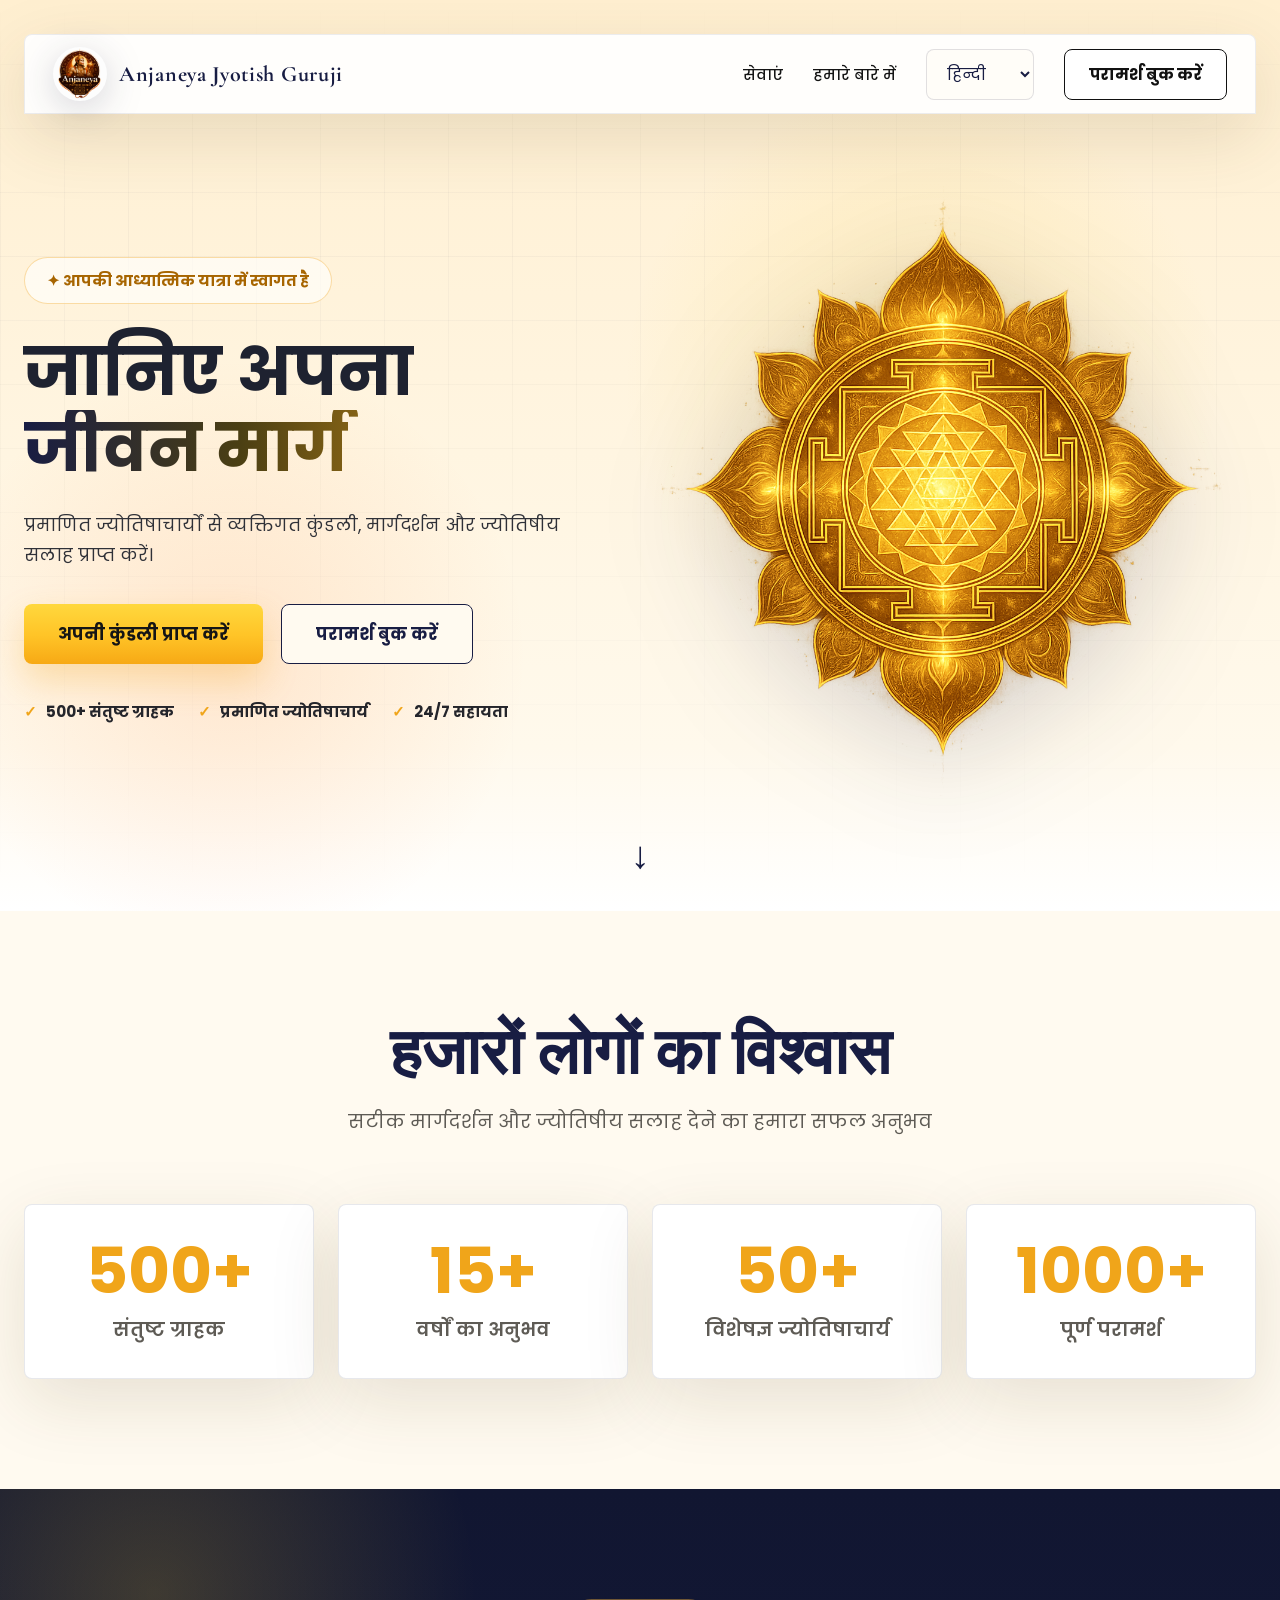
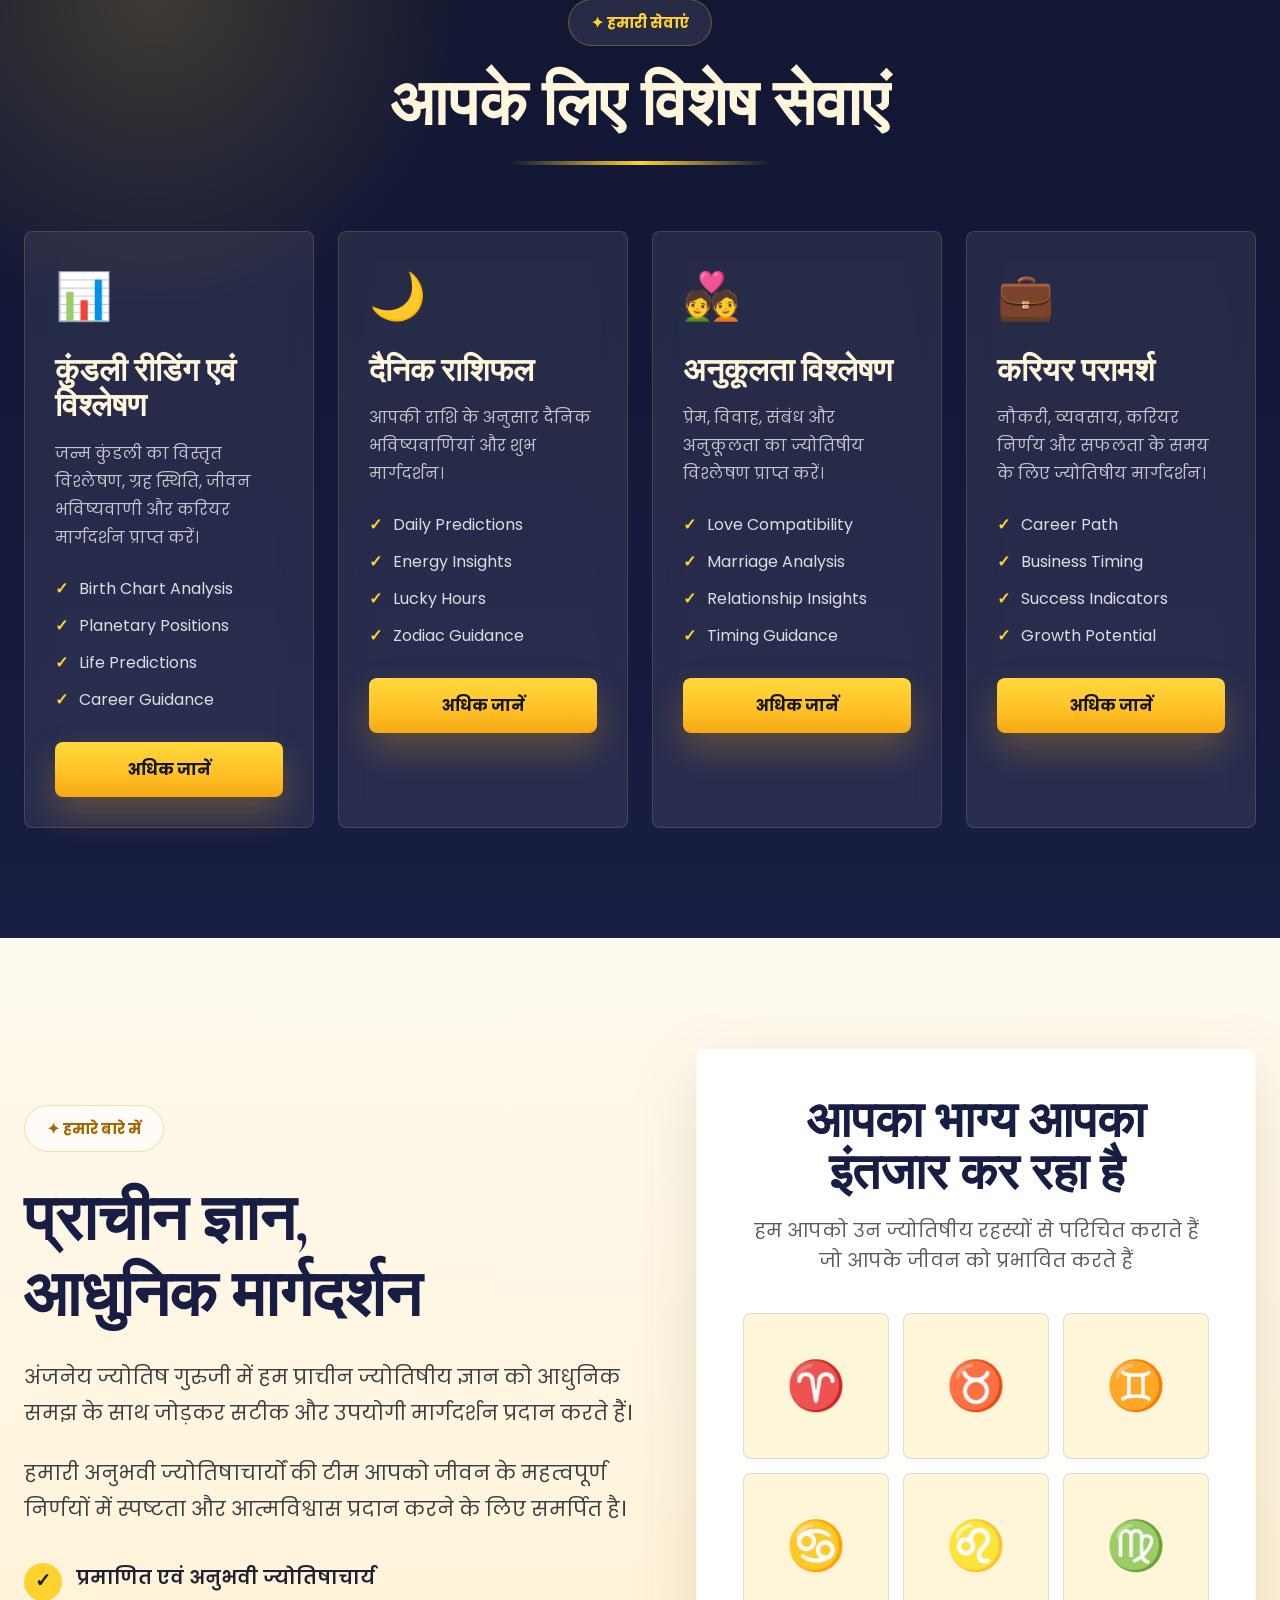
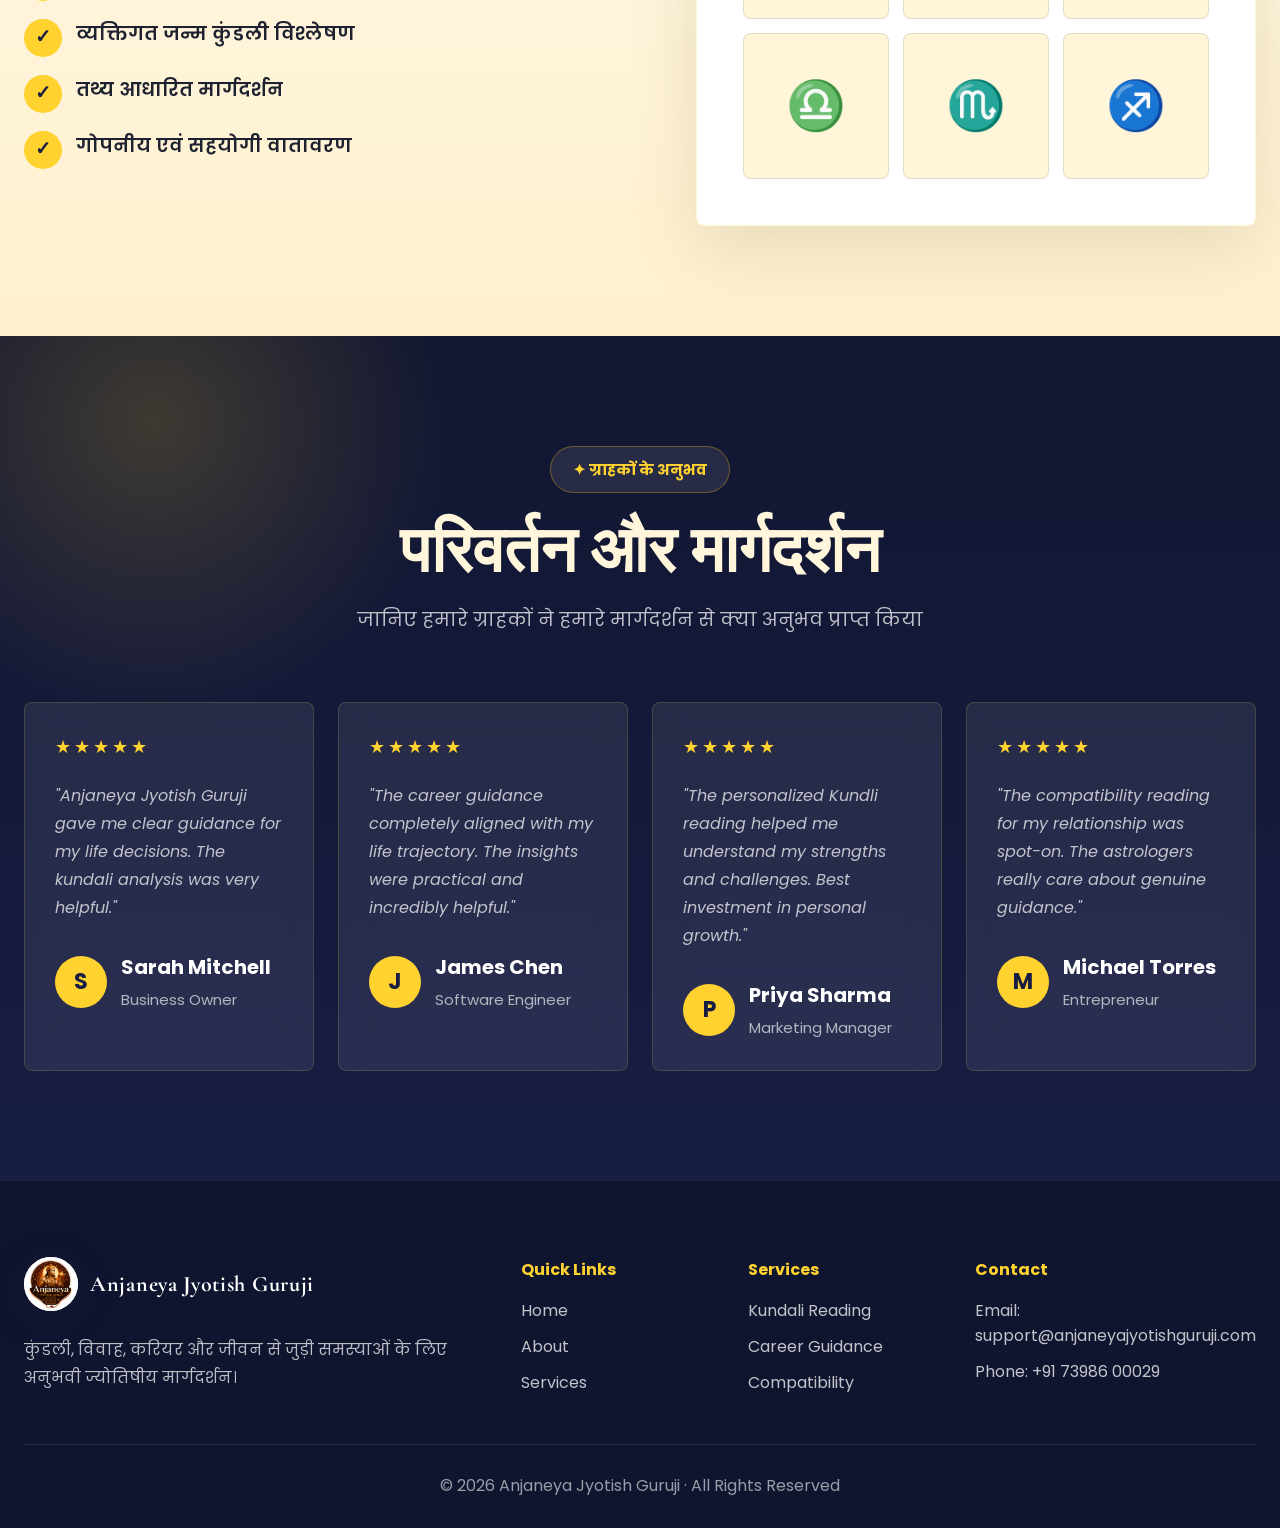
==== index.html @ 22590778 "Add files via upload" ====
<!DOCTYPE html>
<html lang="hi">
<head>
  <meta charset="UTF-8" />
  <meta name="viewport" content="width=device-width, initial-scale=1.0" />
  <title>Anjaneya Jyotish Guruji</title>
  <link rel="preconnect" href="https://fonts.googleapis.com" />
  <link rel="preconnect" href="https://fonts.gstatic.com" crossorigin />
  <link href="https://fonts.googleapis.com/css2?family=Cormorant+Garamond:wght@500;600;700&display=swap" rel="stylesheet" />
  <link href="https://fonts.googleapis.com/css2?family=Poppins:wght@300;400;500;600;700&display=swap" rel="stylesheet" />
  <link rel="stylesheet" href="style.css" />
</head>
<body>
  <div class="cosmic-bg" aria-hidden="true">
    <span class="bg-star s1"></span><span class="bg-star s2"></span><span class="bg-star s3"></span><span class="bg-star s4"></span>
    <span class="bg-star s5"></span><span class="bg-star s6"></span><span class="bg-star s7"></span><span class="bg-star s8"></span>
    <span class="bg-star s9"></span><span class="bg-star s10"></span><span class="bg-star s11"></span><span class="bg-star s12"></span>
  </div>

  <section class="hero" id="home">
    <nav class="navbar" aria-label="Main navigation">
      <a class="logo" href="#home" aria-label="Anjaneya Jyotish Guruji home">
        <img class="logo-img" src="anjaneya-logo.png" alt="Anjaneya Jyotish Guruji logo">
        <span>Anjaneya Jyotish Guruji</span>
      </a>
      <button class="hamburger" id="hamburger" type="button" aria-label="Open menu" aria-expanded="false" aria-controls="navLinks">
        <span></span><span></span><span></span>
      </button>
      <div class="nav-links" id="navLinks">
        <a href="#services" data-translate="services">Services</a>
        <a href="#about" data-translate="about">About</a>
        <select id="languageSwitcher" class="language-dropdown" aria-label="Select language">
          <option value="hi">हिन्दी</option>
          <option value="en">English</option>
        </select>
        <button class="nav-btn" id="openBooking" type="button" data-translate="bookBtn">Book Consultation</button>
      </div>
    </nav>

    <div class="hero-content">
      <div class="hero-copy">
        <div class="welcome-badge" data-translate="welcomeBadge">✦ Welcome to Your Cosmic Journey</div>
        <h1 class="hero-title">
          <span data-translate="discover">Discover Your</span>
          <span class="gradient-text" data-translate="cosmicPath">Cosmic Path</span>
        </h1>
        <p class="hero-description" data-translate="connect">
          Connect with certified astrologers for personalized readings, guidance, and cosmic insights tailored to your unique birth chart.
        </p>
        <div class="hero-buttons">
          <button class="primary-btn" id="openKundli" type="button" data-translate="kundli">Get Your Kundli</button>
          <button class="secondary-btn" id="openBooking2" type="button" data-translate="reading">Book a Reading</button>
        </div>
        <div class="features">
          <div class="feature"><span>✓</span><span data-translate="happyClients">500+ Happy Clients</span></div>
          <div class="feature"><span>✓</span><span data-translate="certified">Certified Astrologers</span></div>
          <div class="feature"><span>✓</span><span data-translate="support">24/7 Support</span></div>
        </div>
      </div>

      <div class="hero-art" aria-hidden="true">
        <img src="image copy 2.png" alt="">
        <!-- <div class="planet planet-one"></div>
        <div class="planet planet-two"></div>
        <div class="planet planet-three"></div> -->
      </div>
    </div>
    <a class="scroll-indicator" href="#trust" aria-label="Scroll to next section">↓</a>
  </section>

  <section class="trust-section" id="trust">
    <div class="trust-container">
      <h2 class="trust-heading" data-translate="trustedHeading">Trusted by Thousands</h2>
      <p class="trust-subtitle" data-translate="trustedSubtitle">Our proven track record of delivering accurate insights and transformative guidance</p>
      <div class="stats-grid">
        <div class="stat-card"><h3>500+</h3><p data-translate="satisfiedClients">Satisfied Clients</p></div>
        <div class="stat-card"><h3>15+</h3><p data-translate="yearsExperience">Years Experience</p></div>
        <div class="stat-card"><h3>50+</h3><p data-translate="expertAstrologers">Expert Astrologers</p></div>
        <div class="stat-card"><h3>1000+</h3><p data-translate="readingsCompleted">Readings Completed</p></div>
      </div>
    </div>
  </section>

  <section class="services-section" id="services">
    <div class="services-container">
      <div class="service-badge" data-translate="servicesBadge">✦ Our Services</div>
      <h2 class="services-heading" data-translate="servicesHeading">Services Tailored For You</h2>
      <div class="gradient-line"></div>
      <div class="services-grid">
        <article class="service-card">
          <div class="service-icon">📊</div>
          <h3 data-translate="kundliReading">Kundli Reading</h3>
          <p data-translate="kundliDesc">Get a comprehensive analysis of your birth chart with insights into your personality, destiny, and life path.</p>
          <ul><li>Birth Chart Analysis</li><li>Planetary Positions</li><li>Life Predictions</li><li>Career Guidance</li></ul>
          <button type="button" data-service="Kundali Reading & Analysis">Learn More</button>
        </article>
        <article class="service-card">
          <div class="service-icon">🌙</div>
          <h3 data-translate="dailyHoroscope">Daily Horoscope</h3>
          <p data-translate="dailyDesc">Personalized daily predictions based on your zodiac sign to guide your day ahead.</p>
          <ul><li>Daily Predictions</li><li>Energy Insights</li><li>Lucky Hours</li><li>Zodiac Guidance</li></ul>
          <button type="button" data-service="Daily Horoscope">Learn More</button>
        </article>
        <article class="service-card">
          <div class="service-icon">💑</div>
          <h3 data-translate="compatibility">Compatibility</h3>
          <p data-translate="compatibilityDesc">Discover your cosmic compatibility with potential partners or check relationship dynamics.</p>
          <ul><li>Love Compatibility</li><li>Marriage Analysis</li><li>Relationship Insights</li><li>Timing Guidance</li></ul>
          <button type="button" data-service="Compatibility Analysis">Learn More</button>
        </article>
        <article class="service-card">
          <div class="service-icon">💼</div>
          <h3 data-translate="careerCounseling">Career Counseling</h3>
          <p data-translate="careerDesc">Astrological guidance on career choices, business ventures, and professional growth.</p>
          <ul><li>Career Path</li><li>Business Timing</li><li>Success Indicators</li><li>Growth Potential</li></ul>
          <button type="button" data-service="Career Counseling">Learn More</button>
        </article>
      </div>
    </div>
  </section>

  <section class="about-section" id="about">
    <div class="about-container">
      <div class="about-left">
        <div class="about-badge" data-translate="aboutBadge">✦ About Us</div>
        <h2 class="about-heading" data-translate="aboutHeading">Ancient Wisdom,<br>Modern Guidance</h2>
        <p class="about-text" data-translate="aboutText1">Anjaneya Jyotish Guruji blends traditional Jyotish wisdom with practical guidance for kundali, marriage, career and life decisions.</p>
        <p class="about-text second" data-translate="aboutText2">Our team of certified astrologers brings decades of combined experience and a deep commitment to helping you navigate life's journey with clarity and confidence.</p>
        <div class="about-features">
          <div class="about-feature"><span class="check-icon">✓</span><span data-translate="aboutFeature1">Certified & Experienced Astrologers</span></div>
          <div class="about-feature"><span class="check-icon">✓</span><span data-translate="aboutFeature2">Personalized Birth Chart Analysis</span></div>
          <div class="about-feature"><span class="check-icon">✓</span><span data-translate="aboutFeature3">Evidence-Based Guidance</span></div>
          <div class="about-feature"><span class="check-icon">✓</span><span data-translate="aboutFeature4">Confidential & Supportive Environment</span></div>
        </div>
      </div>
      <div class="about-right">
        <h3 class="zodiac-title" data-translate="zodiacTitle">Your Cosmic Blueprint Awaits</h3>
        <p class="zodiac-subtitle" data-translate="zodiacSubtitle">Let us guide you through the celestial wisdom that shapes your destiny</p>
        <div class="zodiac-grid" aria-label="Zodiac signs">
          <div class="zodiac-card">♈</div><div class="zodiac-card">♉</div><div class="zodiac-card">♊</div>
          <div class="zodiac-card">♋</div><div class="zodiac-card">♌</div><div class="zodiac-card">♍</div>
          <div class="zodiac-card">♎</div><div class="zodiac-card">♏</div><div class="zodiac-card">♐</div>
        </div>
      </div>
    </div>
    <button class="floating-btn left-btn" type="button" aria-label="Scroll to top">↑</button>
    <a class="floating-btn right-btn" href="https://wa.me/917398600029" aria-label="Contact on WhatsApp">☏</a>
  </section>

  <section class="testimonial-section">
    <div class="testimonial-container">
      <div class="testimonial-badge" data-translate="clientStories">✦ Client Stories</div>
      <h2 class="testimonial-heading" data-translate="testimonialHeading">Transformations & Insights</h2>
      <p class="testimonial-subtitle" data-translate="testimonialSubtitle">Hear from clients about how Anjaneya Jyotish Guruji has guided their journeys</p>
      <div class="testimonial-grid">
        <article class="testimonial-card"><div class="stars">★★★★★</div><p class="testimonial-text">"Anjaneya Jyotish Guruji gave me clear guidance for my life decisions. The kundali analysis was very helpful."</p><div class="client-info"><div class="client-avatar">S</div><div><h4>Sarah Mitchell</h4><span>Business Owner</span></div></div></article>
        <article class="testimonial-card"><div class="stars">★★★★★</div><p class="testimonial-text">"The career guidance completely aligned with my life trajectory. The insights were practical and incredibly helpful."</p><div class="client-info"><div class="client-avatar">J</div><div><h4>James Chen</h4><span>Software Engineer</span></div></div></article>
        <article class="testimonial-card"><div class="stars">★★★★★</div><p class="testimonial-text">"The personalized Kundli reading helped me understand my strengths and challenges. Best investment in personal growth."</p><div class="client-info"><div class="client-avatar">P</div><div><h4>Priya Sharma</h4><span>Marketing Manager</span></div></div></article>
        <article class="testimonial-card"><div class="stars">★★★★★</div><p class="testimonial-text">"The compatibility reading for my relationship was spot-on. The astrologers really care about genuine guidance."</p><div class="client-info"><div class="client-avatar">M</div><div><h4>Michael Torres</h4><span>Entrepreneur</span></div></div></article>
      </div>
    </div>
  </section>

  <div class="booking-modal" id="bookingModal" role="dialog" aria-modal="true" aria-labelledby="bookingTitle">
    <div class="booking-box">
      <button class="close-modal" id="closeBooking" type="button" aria-label="Close booking form">&times;</button>
      <h2 id="bookingTitle" data-translate="bookingTitle">Book Consultation</h2>
      <p class="booking-subtitle" data-translate="bookingSubtitle">Select your consultation service</p>
      <input type="text" placeholder="Your Name" id="userName" autocomplete="name" />
      <input type="email" placeholder="Your Email" id="userEmail" autocomplete="email" />
      <select id="serviceSelect">
        <option value="">Select Consultation</option>
        <option value="Kundali Reading & Analysis" data-price="2500" data-link="https://payments.cashfree.com/links?code=kajj9j5o1u2g_AAAAAAAT4Lc">Kundali Reading & Analysis - ₹2500</option>
        <option value="Daily Horoscope" data-price="99" data-link="https://payments.cashfree.com/links?code=Jajj9qthesd0_AAAAAAAT4Lc">Daily Horoscope - ₹99</option>
        <option value="Compatibility Analysis" data-price="299" data-link="https://payments.cashfree.com/links?code=cajja29inu2g_AAAAAAAT4Lc">Compatibility Analysis - ₹299</option>
        <option value="Career Counseling" data-price="499" data-link="https://payments.cashfree.com/links?code=Aajjadjnnu2g_AAAAAAAT4Lc">Career Counseling - ₹499</option>
      </select>
      <input type="date" id="bookingDate" />
      <select id="bookingTime"><option value="">Select Time</option><option>10:00 AM</option><option>11:00 AM</option><option>1:00 PM</option><option>3:00 PM</option><option>5:00 PM</option></select>
      <div class="price-box" id="priceBox">Consultation Fee: ₹0</div>
      <button class="confirm-btn" id="payNowBtn" type="button">Pay Now</button>
    </div>
  </div>

  <footer class="footer">
    <div class="footer-container">
      <div class="footer-brand">
        <a class="logo" href="#home"><img class="logo-img" src="anjaneya-logo.png" alt="Anjaneya Jyotish Guruji logo"><span>Anjaneya Jyotish Guruji</span></a>
        <p>कुंडली, विवाह, करियर और जीवन से जुड़ी समस्याओं के लिए अनुभवी ज्योतिषीय मार्गदर्शन।</p>
      </div>
      <div class="footer-links">
        <div><h4>Quick Links</h4><a href="#home">Home</a><a href="#about">About</a><a href="#services">Services</a></div>
        <div><h4>Services</h4><a href="#services">Kundali Reading</a><a href="#services">Career Guidance</a><a href="#services">Compatibility</a></div>
        <div><h4>Contact</h4><p>Email: support@anjaneyajyotishguruji.com</p><p>Phone: +91 73986 00029</p></div>
      </div>
    </div>
    <div class="footer-bottom">© 2026 Anjaneya Jyotish Guruji · All Rights Reserved</div>
  </footer>
  <script src="play.js"></script>
</body>
</html>
---- style.css ----
* {
  box-sizing: border-box;
  margin: 0;
  padding: 0;
}

:root {
  --cream: #fff4d9;
  --cream-soft: #fff9ed;
  --paper: rgba(255, 255, 255, 0.88);
  --navy: #181d43;
  --navy-deep: #10142f;
  --ink: #1e2230;
  --muted: #5e5b55;
  --gold: #ffd22f;
  --gold-deep: #f0a51a;
  --saffron: #ff6f17;
  --line: rgba(24, 29, 67, 0.13);
  --shadow: 0 22px 70px rgba(73, 52, 14, 0.13);
  --radius: 8px;
}

html {
  scroll-behavior: smooth;
}

html,
body {
  max-width: 100%;
}

body {
  min-width: 320px;
  overflow-x: hidden;
  background:
    radial-gradient(circle at 18% 5%, rgba(255, 210, 47, 0.34), transparent 26%),
    linear-gradient(180deg, #fff0cf 0%, #fff9ee 42%, #f7e7bd 100%);
  color: var(--ink);
  font-family: "Poppins", sans-serif;
}

body.modal-open {
  overflow: hidden;
}

a {
  color: inherit;
  text-decoration: none;
}

button,
select,
input {
  font: inherit;
}

button {
  cursor: pointer;
}

img,
picture,
svg,
video {
  display: block;
  max-width: 100%;
  height: auto;
}

section {
  position: relative;
  width: 100%;
}

.cosmic-bg {
  position: fixed;
  inset: 0;
  z-index: 0;
  overflow: hidden;
  pointer-events: none;
}

.bg-star {
  position: absolute;
  border-radius: 50%;
  background: var(--gold-deep);
  opacity: 0.5;
  animation: twinkle 3.2s infinite ease-in-out;
}

.s1, .s4, .s7, .s10 { width: 3px; height: 3px; }
.s2, .s5, .s8, .s11 { width: 5px; height: 5px; }
.s3, .s6, .s9, .s12 { width: 7px; height: 7px; }
.s1 { top: 8%; left: 10%; animation-delay: 0s; }
.s2 { top: 16%; left: 30%; animation-delay: 2s; }
.s3 { top: 22%; left: 60%; animation-delay: 4s; }
.s4 { top: 12%; right: 12%; animation-delay: 1s; }
.s5 { top: 35%; left: 15%; animation-delay: 3s; }
.s6 { top: 40%; right: 25%; animation-delay: 6s; }
.s7 { top: 58%; left: 40%; animation-delay: 2s; }
.s8 { top: 72%; left: 70%; animation-delay: 4s; }
.s9 { top: 80%; right: 18%; animation-delay: 1s; }
.s10 { top: 88%; left: 22%; animation-delay: 5s; }
.s11 { top: 52%; right: 8%; animation-delay: 7s; }
.s12 { top: 30%; left: 82%; animation-delay: 2s; }

@keyframes twinkle {
  0%, 100% { opacity: 0.15; transform: scale(0.8); }
  50% { opacity: 0.85; transform: scale(1.25); box-shadow: 0 0 18px rgba(240, 165, 26, 0.45); }
}

.hero {
  min-height: 100vh;
  overflow: hidden;
  padding-top: 34px;
  background:
    radial-gradient(circle at 72% 42%, rgba(255, 210, 47, 0.2), transparent 28%),
    radial-gradient(circle at 18% 72%, rgba(255, 111, 23, 0.13), transparent 24%),
    linear-gradient(180deg, #ffefd0 0%, #fff9ec 82%, #ffffff 100%);
}

.hero::before {
  content: "";
  position: absolute;
  inset: 0;
  background-image:
    linear-gradient(rgba(24, 29, 67, 0.035) 1px, transparent 1px),
    linear-gradient(90deg, rgba(24, 29, 67, 0.035) 1px, transparent 1px);
  background-size: 64px 64px;
  mask-image: linear-gradient(180deg, transparent 0%, #000 24%, transparent 100%);
  pointer-events: none;
}

.hero::after {
  display: none;
  content: "";
  position: absolute;
  right: -170px;
  top: 120px;
  width: min(660px, 60vw);
  aspect-ratio: 1;
  border: 2px solid rgba(24, 29, 67, 0.1);
  border-radius: 50%;
  background:
    repeating-conic-gradient(from 6deg, transparent 0 23deg, rgba(24, 29, 67, 0.09) 24deg 25deg, transparent 26deg 30deg),
    radial-gradient(circle, transparent 0 37%, rgba(24, 29, 67, 0.09) 37.5% 38.5%, transparent 39% 100%);
  opacity: 0.75;
  pointer-events: none;
}

.navbar,
.hero-content,
.trust-container,
.services-container,
.about-container,
.testimonial-container,
.footer-container {
  width: min(100% - 48px, 1460px);
  margin: 0 auto;
}

.navbar {
  position: relative;
  z-index: 10;
  display: flex;
  align-items: center;
  justify-content: space-between;
  min-height: 76px;
  padding: 12px 28px;
  border: 1px solid rgba(24, 29, 67, 0.08);
  border-radius: 8px 8px 0 0;
  background: rgba(255, 255, 255, 0.92);
  box-shadow: var(--shadow);
  backdrop-filter: blur(14px);
}

.logo {
  display: inline-flex;
  align-items: center;
  gap: 12px;
  font-weight: 700;
  color: var(--navy);
}

.logo-icon {
  width: 44px;
  height: 44px;
  display: inline-flex;
  align-items: center;
  justify-content: center;
  border: 4px solid var(--navy);
  border-radius: 50%;
  background: radial-gradient(circle, var(--gold) 0 45%, #f6bd21 46% 64%, var(--navy) 65% 100%);
  color: #fff6cf;
  box-shadow: 0 8px 22px rgba(24, 29, 67, 0.18);
}

.logo span:last-child {
  font-family: "Cormorant Garamond", serif;
  font-size: 22px;
  letter-spacing: 0.7px;
}

.nav-links {
  display: flex;
  align-items: center;
  gap: 30px;
  min-width: 0;
}

.nav-links a {
  position: relative;
  color: #141414;
  font-size: 15px;
  font-weight: 500;
  transition: color 0.25s ease;
}

.nav-links a:hover {
  color: var(--gold-deep);
}

.nav-links a::after {
  content: "";
  position: absolute;
  left: 0;
  right: 0;
  bottom: -10px;
  height: 3px;
  border-radius: 999px;
  background: var(--gold);
  transform: scaleX(0);
  transition: transform 0.25s ease;
}

.nav-links a:hover::after {
  transform: scaleX(1);
}

.language-dropdown {
  padding: 12px 16px;
  border: 1px solid var(--line);
  border-radius: var(--radius);
  background: #fffdf8;
  color: var(--navy);
  cursor: pointer;
}

.nav-btn,
.primary-btn,
.secondary-btn,
.service-card button,
.confirm-btn {
  min-height: 50px;
  border-radius: var(--radius);
  font-weight: 700;
  transition: transform 0.25s ease, box-shadow 0.25s ease, background 0.25s ease;
}

.nav-btn {
  padding: 12px 24px;
  border: 1.5px solid #111;
  background: #fff;
  color: #111;
}

.primary-btn,
.service-card button,
.confirm-btn {
  border: 0;
  background: linear-gradient(180deg, #ffd83d 0%, #ffc427 52%, #f7a915 100%);
  color: #151515;
  box-shadow: 0 16px 34px rgba(240, 165, 26, 0.28);
}

.nav-btn:hover,
.primary-btn:hover,
.service-card button:hover,
.confirm-btn:hover,
.secondary-btn:hover {
  transform: translateY(-2px);
}

.hamburger {
  display: none;
  width: 44px;
  height: 44px;
  flex-direction: column;
  align-items: center;
  justify-content: center;
  gap: 5px;
  border: 1px solid var(--line);
  border-radius: var(--radius);
  background: #fffdf8;
}

.hamburger span {
  width: 24px;
  height: 3px;
  border-radius: 10px;
  background: var(--navy);
}

.hero-content {
  position: relative;
  z-index: 2;
  display: grid;
  min-height: calc(100vh - 110px);
  grid-template-columns: minmax(0, 0.95fr) minmax(360px, 1.05fr);
  gap: 38px;
  align-items: center;
  padding: 70px 0 115px;
}

.hero-copy {
  max-width: 720px;
}

.welcome-badge,
.service-badge,
.about-badge,
.testimonial-badge {
  width: max-content;
  max-width: 100%;
  padding: 11px 22px;
  border: 1px solid rgba(240, 165, 26, 0.36);
  border-radius: 999px;
  background: rgba(255, 255, 255, 0.62);
  color: #a76500;
  font-size: 15px;
  font-weight: 700;
}

.welcome-badge {
  margin-bottom: 30px;
}

.hero-title {
  max-width: 760px;
  margin-bottom: 24px;
  color: var(--ink);
  font-family: "Poppins", sans-serif;
  font-size: clamp(42px, 5.2vw, 84px);
  font-weight: 700;
  letter-spacing: 0;
  line-height: 1.14;
}

.hero-title span {
  display: block;
}

.gradient-text {
  background: linear-gradient(90deg, var(--navy) 0%, #4b3f13 38%, var(--gold-deep) 100%);
  -webkit-background-clip: text;
  background-clip: text;
  -webkit-text-fill-color: transparent;
}

.hero-description {
  max-width: 650px;
  margin-bottom: 34px;
  color: #2f3138;
  font-size: clamp(16px, 1.35vw, 20px);
  line-height: 1.75;
}

.hero-buttons {
  display: flex;
  flex-wrap: wrap;
  gap: 18px;
  margin-bottom: 36px;
}

.primary-btn,
.secondary-btn {
  padding: 16px 34px;
  font-size: 17px;
}

.secondary-btn {
  border: 1.5px solid var(--navy);
  background: #fffaf0;
  color: var(--navy);
}

.secondary-btn:hover {
  background: var(--navy);
  color: #fff;
}

.features {
  display: flex;
  flex-wrap: wrap;
  gap: 12px 24px;
}

.feature {
  display: flex;
  align-items: center;
  gap: 9px;
  color: #24252b;
  font-size: 15px;
  font-weight: 700;
}

.feature span:first-child,
.about-feature .check-icon {
  color: var(--gold-deep);
}

.hero-art {
  position: relative;
  min-height: 610px;
  display: flex;
  align-items: center;
  justify-content: center;
  min-width: 0;
}

.hero-art img {
  width: min(100%, 640px);
  max-height: min(68vh, 640px);
  object-fit: contain;
  filter: drop-shadow(0 24px 55px rgba(24, 29, 67, 0.18));
}

.chakra {
  position: absolute;
  top: 50%;
  right: 2%;
  width: min(560px, 84vw);
  aspect-ratio: 1;
  transform: translateY(-50%);
  border: 28px solid var(--navy);
  border-radius: 50%;
  background:
    radial-gradient(circle at center, var(--navy) 0 18%, transparent 18.5%),
    repeating-conic-gradient(from -8deg, rgba(24, 29, 67, 0.12) 0 2deg, transparent 2deg 30deg),
    radial-gradient(circle at center, transparent 0 41%, rgba(255, 255, 255, 0.56) 41.5% 42.5%, transparent 43%),
    var(--gold);
  box-shadow: inset 0 0 0 34px rgba(255, 255, 255, 0.22), 0 24px 65px rgba(24, 29, 67, 0.18);
  opacity: 0.96;
}

.chakra::before {
  content: "";
  position: absolute;
  inset: -110px;
  border: 2px solid rgba(24, 29, 67, 0.12);
  border-radius: 50%;
  background:
    repeating-conic-gradient(from 8deg, transparent 0 24deg, rgba(24, 29, 67, 0.09) 25deg 26deg, transparent 27deg 30deg);
  mask-image: radial-gradient(circle, transparent 0 49%, #000 50% 64%, transparent 65%);
}

.chakra::after {
  content: "";
  position: absolute;
  inset: 30%;
  border: 18px solid var(--navy);
  border-radius: 50%;
  background: radial-gradient(circle at 45% 38%, #ffffff 0 5%, #283151 6% 18%, #0f132e 19% 100%);
  box-shadow: 0 16px 30px rgba(24, 29, 67, 0.24);
}

.chakra span {
  position: absolute;
  top: 28px;
  left: 50%;
  z-index: 2;
  transform: translateX(-50%);
  color: var(--navy);
  font-family: "Cormorant Garamond", serif;
  font-size: clamp(54px, 6vw, 92px);
  font-weight: 700;
}

.chakra i {
  position: absolute;
  z-index: 2;
  color: rgba(255, 255, 255, 0.72);
  font-style: normal;
  font-size: 24px;
}

.chakra i:nth-child(2) { top: -18px; left: 49%; }
.chakra i:nth-child(3) { top: 13%; right: 12%; }
.chakra i:nth-child(4) { top: 45%; right: -17px; }
.chakra i:nth-child(5) { bottom: 12%; right: 13%; }
.chakra i:nth-child(6) { bottom: -20px; left: 49%; }
.chakra i:nth-child(7) { bottom: 12%; left: 13%; }
.chakra i:nth-child(8) { top: 45%; left: -18px; }
.chakra i:nth-child(9) { top: 13%; left: 12%; }

.planet {
  position: absolute;
  z-index: 4;
  border-radius: 50%;
  box-shadow: 0 14px 34px rgba(24, 29, 67, 0.2);
}

.planet-one {
  top: 13%;
  left: 16%;
  width: 74px;
  height: 74px;
  background: radial-gradient(circle at 36% 28%, #fff0bd 0 10%, #b98f4a 12% 46%, #59402f 47% 100%);
}

.planet-two {
  top: 48%;
  left: 4%;
  width: 66px;
  height: 66px;
  background: radial-gradient(circle at 30% 22%, #c7f8ff 0 8%, #287b8c 10% 44%, #173a53 45% 100%);
}

.planet-three {
  right: 0;
  bottom: 24%;
  width: 86px;
  height: 86px;
  background: radial-gradient(circle at 32% 24%, #ffd587 0 12%, #b65a1d 14% 54%, #763512 55% 100%);
}

.scroll-indicator {
  position: absolute;
  bottom: 28px;
  left: 50%;
  z-index: 2;
  transform: translateX(-50%);
  color: var(--navy);
  font-size: 38px;
  animation: float 2s infinite ease-in-out;
}

@keyframes float {
  0%, 100% { transform: translateX(-50%) translateY(0); }
  50% { transform: translateX(-50%) translateY(-8px); }
}

.trust-section,
.services-section,
.about-section,
.testimonial-section {
  overflow: hidden;
  padding: 110px 0;
  background: #fffaf0;
}

.services-section,
.testimonial-section {
  background:
    radial-gradient(circle at 12% 10%, rgba(255, 210, 47, 0.19), transparent 22%),
    linear-gradient(180deg, #111631 0%, #181d43 100%);
  color: #fff;
}

.trust-container,
.services-container,
.about-container,
.testimonial-container {
  position: relative;
  z-index: 2;
}

.trust-container,
.services-container,
.testimonial-container {
  text-align: center;
}

.trust-heading,
.services-heading,
.about-heading,
.testimonial-heading {
  font-family: "Cormorant Garamond", serif;
  font-size: clamp(40px, 5vw, 74px);
  font-weight: 700;
  line-height: 1.02;
  color: var(--navy);
}

.services-heading,
.testimonial-heading {
  color: #fff6dc;
}

.trust-heading,
.testimonial-heading {
  margin-bottom: 20px;
}

.trust-subtitle,
.testimonial-subtitle {
  max-width: 820px;
  margin: 0 auto 66px;
  color: var(--muted);
  font-size: clamp(16px, 1.5vw, 21px);
  line-height: 1.65;
}

.testimonial-subtitle {
  color: rgba(255, 255, 255, 0.72);
}

.stats-grid,
.services-grid,
.testimonial-grid {
  display: grid;
  gap: 24px;
}

.stats-grid {
  grid-template-columns: repeat(4, 1fr);
}

.stat-card {
  padding: 34px 24px;
  border: 1px solid rgba(24, 29, 67, 0.1);
  border-radius: var(--radius);
  background: #fff;
  box-shadow: var(--shadow);
}

.stat-card h3 {
  margin-bottom: 12px;
  color: var(--gold-deep);
  font-size: clamp(46px, 5vw, 72px);
  line-height: 1;
}

.stat-card p {
  color: var(--muted);
  font-size: clamp(16px, 1.5vw, 21px);
  font-weight: 600;
}

.service-badge,
.testimonial-badge {
  margin: 0 auto 26px;
  background: rgba(255, 255, 255, 0.09);
  color: var(--gold);
}

.services-heading {
  margin-bottom: 24px;
}

.gradient-line {
  width: min(260px, 70%);
  height: 4px;
  margin: 0 auto 66px;
  border-radius: 999px;
  background: linear-gradient(90deg, transparent, var(--gold), transparent);
}

.services-grid,
.testimonial-grid {
  grid-template-columns: repeat(4, 1fr);
  text-align: left;
}

.service-card,
.testimonial-card,
.about-right,
.booking-box {
  border: 1px solid rgba(255, 210, 47, 0.16);
  border-radius: var(--radius);
  background: rgba(255, 255, 255, 0.08);
  backdrop-filter: blur(14px);
}

.service-card,
.testimonial-card {
  padding: 30px;
  transition: transform 0.3s ease, border-color 0.3s ease, box-shadow 0.3s ease;
}

.service-card:hover,
.testimonial-card:hover {
  transform: translateY(-7px);
  border-color: rgba(255, 210, 47, 0.42);
  box-shadow: 0 20px 55px rgba(0, 0, 0, 0.22);
}

.service-icon {
  margin-bottom: 22px;
  font-size: 46px;
}

.service-card h3 {
  margin-bottom: 16px;
  color: #fff6dc;
  font-family: "Cormorant Garamond", serif;
  font-size: 32px;
  line-height: 1.1;
}

.service-card p,
.testimonial-text,
.about-text {
  color: rgba(255, 255, 255, 0.72);
  line-height: 1.75;
}

.service-card p {
  margin-bottom: 24px;
  font-size: 16px;
}

.service-card ul {
  margin-bottom: 30px;
  list-style: none;
}

.service-card li {
  position: relative;
  margin-bottom: 12px;
  padding-left: 24px;
  color: rgba(255, 255, 255, 0.84);
}

.service-card li::before {
  content: "✓";
  position: absolute;
  left: 0;
  color: var(--gold);
  font-weight: 700;
}

.service-card button {
  width: 100%;
  padding: 15px;
  font-size: 16px;
}

.about-section {
  background: linear-gradient(180deg, #fffaf0 0%, #fff1cf 100%);
}

.about-container {
  display: grid;
  grid-template-columns: minmax(0, 1fr) minmax(360px, 0.92fr);
  gap: 64px;
  align-items: center;
}

.about-badge {
  margin-bottom: 30px;
}

/* .about-heading {
  margin-bottom: 30px;
} */
.about-heading {
  margin-bottom: 24px;
  line-height: 1.2;
  word-break: break-word;
}
.about-text {
  max-width: 760px;
  margin-bottom: 24px;
  color: #3b3c40;
  font-size: clamp(17px, 1.6vw, 21px);
}

.about-text.second {
  margin-bottom: 36px;
}

.about-features {
  display: flex;
  flex-direction: column;
  gap: 18px;
}

/* .about-feature {
  display: flex;
  align-items: center;
  gap: 14px;
  color: var(--ink);
  font-size: clamp(16px, 1.5vw, 20px);
  font-weight: 600;
}

.about-feature span {
  width: 38px;
  height: 38px;
  flex: 0 0 auto;
  display: inline-flex;
  align-items: center;
  justify-content: center;
  border-radius: 50%;
  background: var(--gold);
  color: var(--navy);
} */
.about-feature {
  display: flex;
  align-items: flex-start;
  gap: 14px;
  color: var(--ink);
  font-size: clamp(16px, 1.5vw, 20px);
  font-weight: 600;
  line-height: 1.6;
}

.about-feature .check-icon {
  width: 38px;
  height: 38px;
  flex-shrink: 0;
  display: flex;
  align-items: center;
  justify-content: center;
  border-radius: 50%;
  background: var(--gold);
  color: var(--navy);
  font-weight: 700;
}

.about-feature span:last-child {
  flex: 1;
}
.about-right {
  padding: clamp(24px, 4vw, 46px);
  background: #fff;
  box-shadow: var(--shadow);
}

.zodiac-title {
  margin-bottom: 16px;
  text-align: center;
  color: var(--navy);
  font-family: "Cormorant Garamond", serif;
  font-size: clamp(32px, 4vw, 50px);
  line-height: 1.05;
}

.zodiac-subtitle {
  margin-bottom: 36px;
  color: var(--muted);
  text-align: center;
  font-size: clamp(16px, 1.5vw, 20px);
  line-height: 1.6;
}

.zodiac-grid {
  display: grid;
  grid-template-columns: repeat(3, 1fr);
  gap: 14px;
}

.zodiac-card {
  aspect-ratio: 1 / 1;
  display: flex;
  align-items: center;
  justify-content: center;
  border: 1px solid rgba(24, 29, 67, 0.12);
  border-radius: var(--radius);
  background: #fff6d9;
  color: var(--navy);
  font-size: clamp(32px, 4vw, 48px);
  transition: transform 0.3s ease, color 0.3s ease, background 0.3s ease;
}

.zodiac-card:hover {
  transform: translateY(-5px);
  background: var(--navy);
  color: var(--gold);
}

.floating-btn {
  position: fixed;
  bottom: 24px;
  z-index: 50;
  width: 58px;
  height: 58px;
  display: flex;
  align-items: center;
  justify-content: center;
  border: 1px solid rgba(255, 255, 255, 0.45);
  border-radius: 50%;
  background: var(--navy);
  box-shadow: 0 12px 35px rgba(24, 29, 67, 0.26);
  color: var(--gold);
  font-size: 26px;
  opacity: 0;
  pointer-events: none;
  transform: translateY(10px);
  transition: opacity 0.25s ease, transform 0.25s ease;
}

.floating-btn.is-visible {
  opacity: 1;
  pointer-events: auto;
  transform: translateY(0);
}

.left-btn { left: 24px; }
.right-btn { right: 24px; }

.stars {
  margin-bottom: 22px;
  color: var(--gold);
  font-size: 18px;
  letter-spacing: 3px;
}

.testimonial-text {
  margin-bottom: 30px;
  font-size: clamp(16px, 1.2vw, 18px);
  font-style: italic;
}

.client-info {
  display: flex;
  align-items: center;
  gap: 14px;
}

.client-avatar {
  width: 52px;
  height: 52px;
  flex: 0 0 auto;
  display: flex;
  align-items: center;
  justify-content: center;
  border-radius: 50%;
  background: var(--gold);
  color: var(--navy);
  font-size: 22px;
  font-weight: 700;
}

.client-info h4 {
  margin-bottom: 5px;
  color: #fff;
  font-size: 20px;
}

.client-info span {
  color: rgba(255, 255, 255, 0.65);
  font-size: 15px;
}

.booking-modal {
  position: fixed;
  inset: 0;
  z-index: 999;
  display: none;
  align-items: center;
  justify-content: center;
  padding: 20px;
  background: rgba(10, 12, 22, 0.72);
  backdrop-filter: blur(10px);
}

.booking-box {
  position: relative;
  width: min(100%, 520px);
  max-height: calc(100vh - 40px);
  overflow-y: auto;
  padding: clamp(24px, 4vw, 40px);
  background: #fffaf0;
  box-shadow: 0 20px 80px rgba(24, 29, 67, 0.25);
}

.booking-box h2 {
  margin-bottom: 10px;
  text-align: center;
  color: var(--navy);
  font-family: "Cormorant Garamond", serif;
  font-size: clamp(34px, 5vw, 48px);
}

.booking-subtitle {
  margin-bottom: 28px;
  text-align: center;
  color: var(--muted);
}

.booking-box input,
.booking-box select {
  width: 100%;
  margin-bottom: 14px;
  padding: 15px;
  border: 1px solid var(--line);
  border-radius: var(--radius);
  background: #fff;
  color: var(--ink);
  font-size: 16px;
}

.booking-box input:focus,
.booking-box select:focus {
  outline: none;
  border-color: var(--gold-deep);
}

.price-box {
  margin: 20px 0;
  padding: 15px;
  border-radius: var(--radius);
  background: var(--navy);
  color: var(--gold);
  text-align: center;
  font-size: 18px;
  font-weight: 700;
}

.confirm-btn {
  width: 100%;
  padding: 17px;
  font-size: 17px;
}

.close-modal {
  position: absolute;
  top: 14px;
  right: 16px;
  width: 40px;
  height: 40px;
  border: 0;
  background: transparent;
  color: var(--navy);
  font-size: 34px;
  line-height: 1;
}

.footer {
  padding: 76px 0 30px;
  background: #0f142f;
  color: #fff;
}

.footer-container {
  display: grid;
  grid-template-columns: 1.2fr 2fr;
  gap: 56px;
}

.footer .logo {
  color: #fff;
}

.footer-brand p {
  margin-top: 18px;
  max-width: 460px;
  color: rgba(255, 255, 255, 0.72);
  line-height: 1.8;
}

.footer-links {
  display: grid;
  grid-template-columns: repeat(3, 1fr);
  gap: 30px;
}

.footer-links h4 {
  margin-bottom: 16px;
  color: var(--gold);
}

.footer-links a,
.footer-links p {
  display: block;
  margin-bottom: 11px;
  color: rgba(255, 255, 255, 0.75);
}

.footer-bottom {
  width: min(100% - 48px, 1460px);
  margin: 38px auto 0;
  padding-top: 28px;
  border-top: 1px solid rgba(255, 255, 255, 0.1);
  color: rgba(255, 255, 255, 0.58);
  text-align: center;
}

@media (max-width: 1180px) {
  .hero-content {
    grid-template-columns: 1fr;
    text-align: center;
  }

  .hero-copy {
    max-width: 820px;
    margin: 0 auto;
  }

  .hero-buttons,
  .features {
    justify-content: center;
  }

  .hero-art {
    min-height: 420px;
  }

  .hero-art img {
    width: min(88vw, 560px);
    max-height: 430px;
  }

  .chakra {
    left: 50%;
    right: auto;
    transform: translate(-50%, -50%);
  }

  .stats-grid,
  .services-grid,
  .testimonial-grid {
    grid-template-columns: repeat(2, 1fr);
  }

  .about-container {
    grid-template-columns: 1fr;
  }
}

@media (max-width: 768px) {
  .navbar,
  .hero-content,
  .trust-container,
  .services-container,
  .about-container,
  .testimonial-container,
  .footer-container,
  .footer-bottom {
    width: min(100% - 32px, 1460px);
  }

  .hero {
    padding-top: 16px;
  }

  .navbar {
    padding: 12px 16px;
    min-height: 68px;
  }

  .hamburger {
    display: flex;
  }

  .nav-links {
    position: absolute;
    top: calc(100% + 10px);
    left: 0;
    right: 0;
    display: none;
    flex-direction: column;
    gap: 18px;
    padding: 22px;
    border: 1px solid var(--line);
    border-radius: var(--radius);
    background: #fff;
    box-shadow: var(--shadow);
  }

  .nav-links.active {
    display: flex;
  }

  .nav-links a,
  .nav-links button,
  .nav-links select {
    min-height: 44px;
  }

  .language-dropdown,
  .nav-btn {
    width: 100%;
  }

  .hero-content {
    min-height: auto;
    gap: 28px;
    padding: 46px 0 82px;
  }

  .hero-title {
    font-size: clamp(38px, 11vw, 48px);
  }

  .hero-art {
    min-height: 280px;
  }

  .hero-art img {
    width: min(92vw, 430px);
    max-height: 310px;
  }

  .chakra {
    width: min(390px, 86vw);
    border-width: 20px;
    opacity: 0.72;
  }

  .primary-btn,
  .secondary-btn {
    width: min(100%, 360px);
  }

  .feature {
    width: 100%;
    justify-content: center;
  }

  .trust-section,
  .services-section,
  .about-section,
  .testimonial-section {
    padding: 78px 0;
  }

  .stats-grid,
  .services-grid,
  .testimonial-grid,
  .footer-container,
  .footer-links {
    grid-template-columns: 1fr;
  }

  .trust-subtitle,
  .testimonial-subtitle {
    margin-bottom: 48px;
  }

  .service-card,
  .testimonial-card {
    padding: 24px;
  }

  .about-feature {
    align-items: flex-start;
  }

  .booking-modal {
    align-items: flex-start;
    padding: 14px;
    overflow-y: auto;
  }

  .booking-box {
    max-height: none;
  }

  .floating-btn {
    width: 52px;
    height: 52px;
    font-size: 23px;
  }

  .left-btn { left: 14px; }
  .right-btn { right: 14px; }
}

@media (max-width: 480px) {
  .logo span:last-child {
    font-size: 17px;
  }

  .logo-icon {
    width: 38px;
    height: 38px;
    border-width: 3px;
  }

  .hero-title {
    font-size: clamp(34px, 10.8vw, 40px);
  }

  .hero-description {
    font-size: 15px;
    line-height: 1.65;
  }

  .welcome-badge,
  .service-badge,
  .about-badge,
  .testimonial-badge {
    padding: 10px 16px;
    font-size: 13px;
  }

  .hero-buttons {
    width: 100%;
  }

  .primary-btn,
  .secondary-btn {
    width: 100%;
    padding: 15px;
  }

  .hero-art {
    min-height: 220px;
  }

  .hero-art img {
    width: min(96vw, 340px);
    max-height: 240px;
  }

  .hero::after {
  display: none;
    right: -170px;
    top: 185px;
    width: 430px;
    opacity: 0.38;
  }

  .chakra::before {
    inset: -56px;
  }

  .planet-one { width: 46px; height: 46px; }
  .planet-two { width: 42px; height: 42px; }
  .planet-three { width: 54px; height: 54px; }

  .zodiac-grid {
    grid-template-columns: repeat(2, 1fr);
  }

  .booking-box input,
  .booking-box select,
  .confirm-btn {
    min-height: 48px;
    font-size: 15px;
  }

  .footer {
    text-align: center;
  }

  .footer-brand p {
    margin-left: auto;
    margin-right: auto;
  }
}

@media (max-width: 360px) {
  .navbar,
  .hero-content,
  .trust-container,
  .services-container,
  .about-container,
  .testimonial-container,
  .footer-container,
  .footer-bottom {
    width: min(100% - 24px, 1460px);
  }

  .logo span:last-child {
    max-width: 150px;
    font-size: 15px;
  }

  .hamburger {
    width: 40px;
    height: 40px;
  }
}


.logo-img {
  width: 54px;
  height: 54px;
  flex: 0 0 auto;
  object-fit: contain;
  border-radius: 50%;
  filter: drop-shadow(0 8px 18px rgba(24, 29, 67, 0.18));
}

.footer .logo-img {
  background: #fff;
}
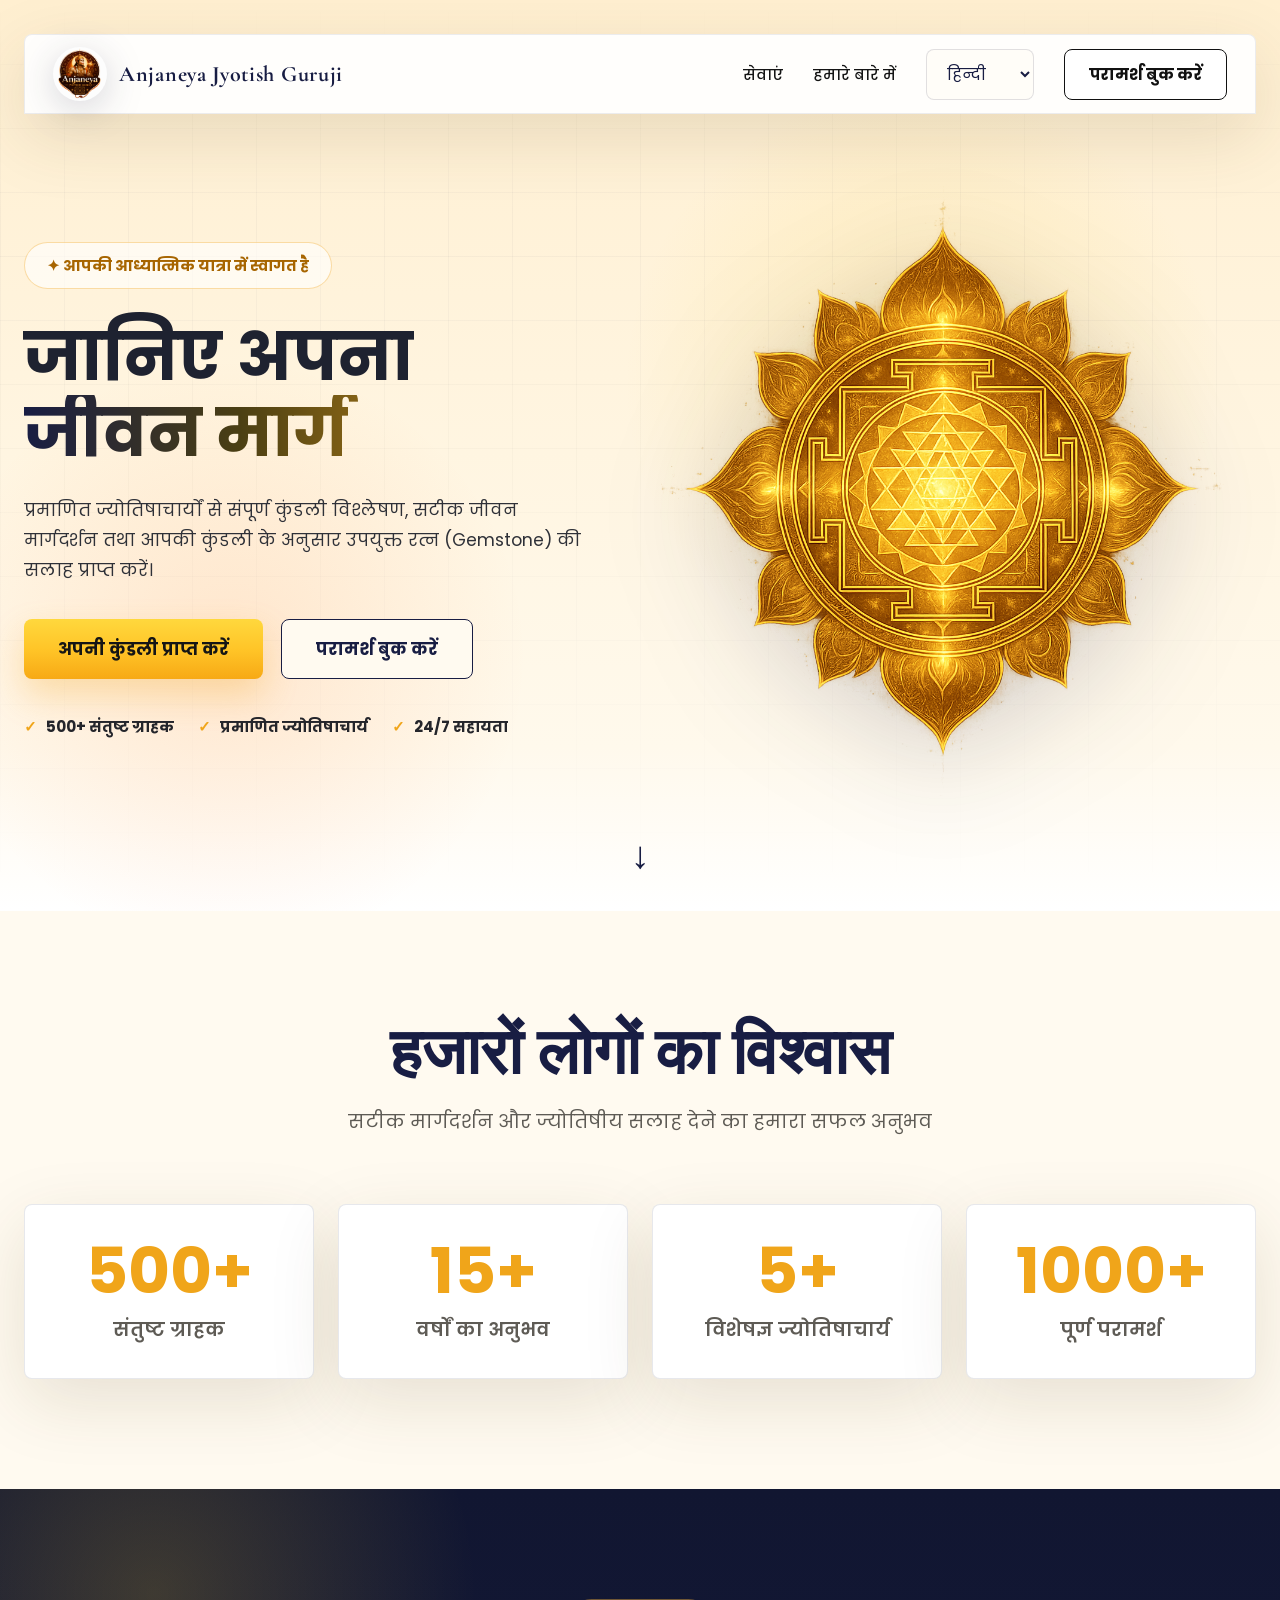
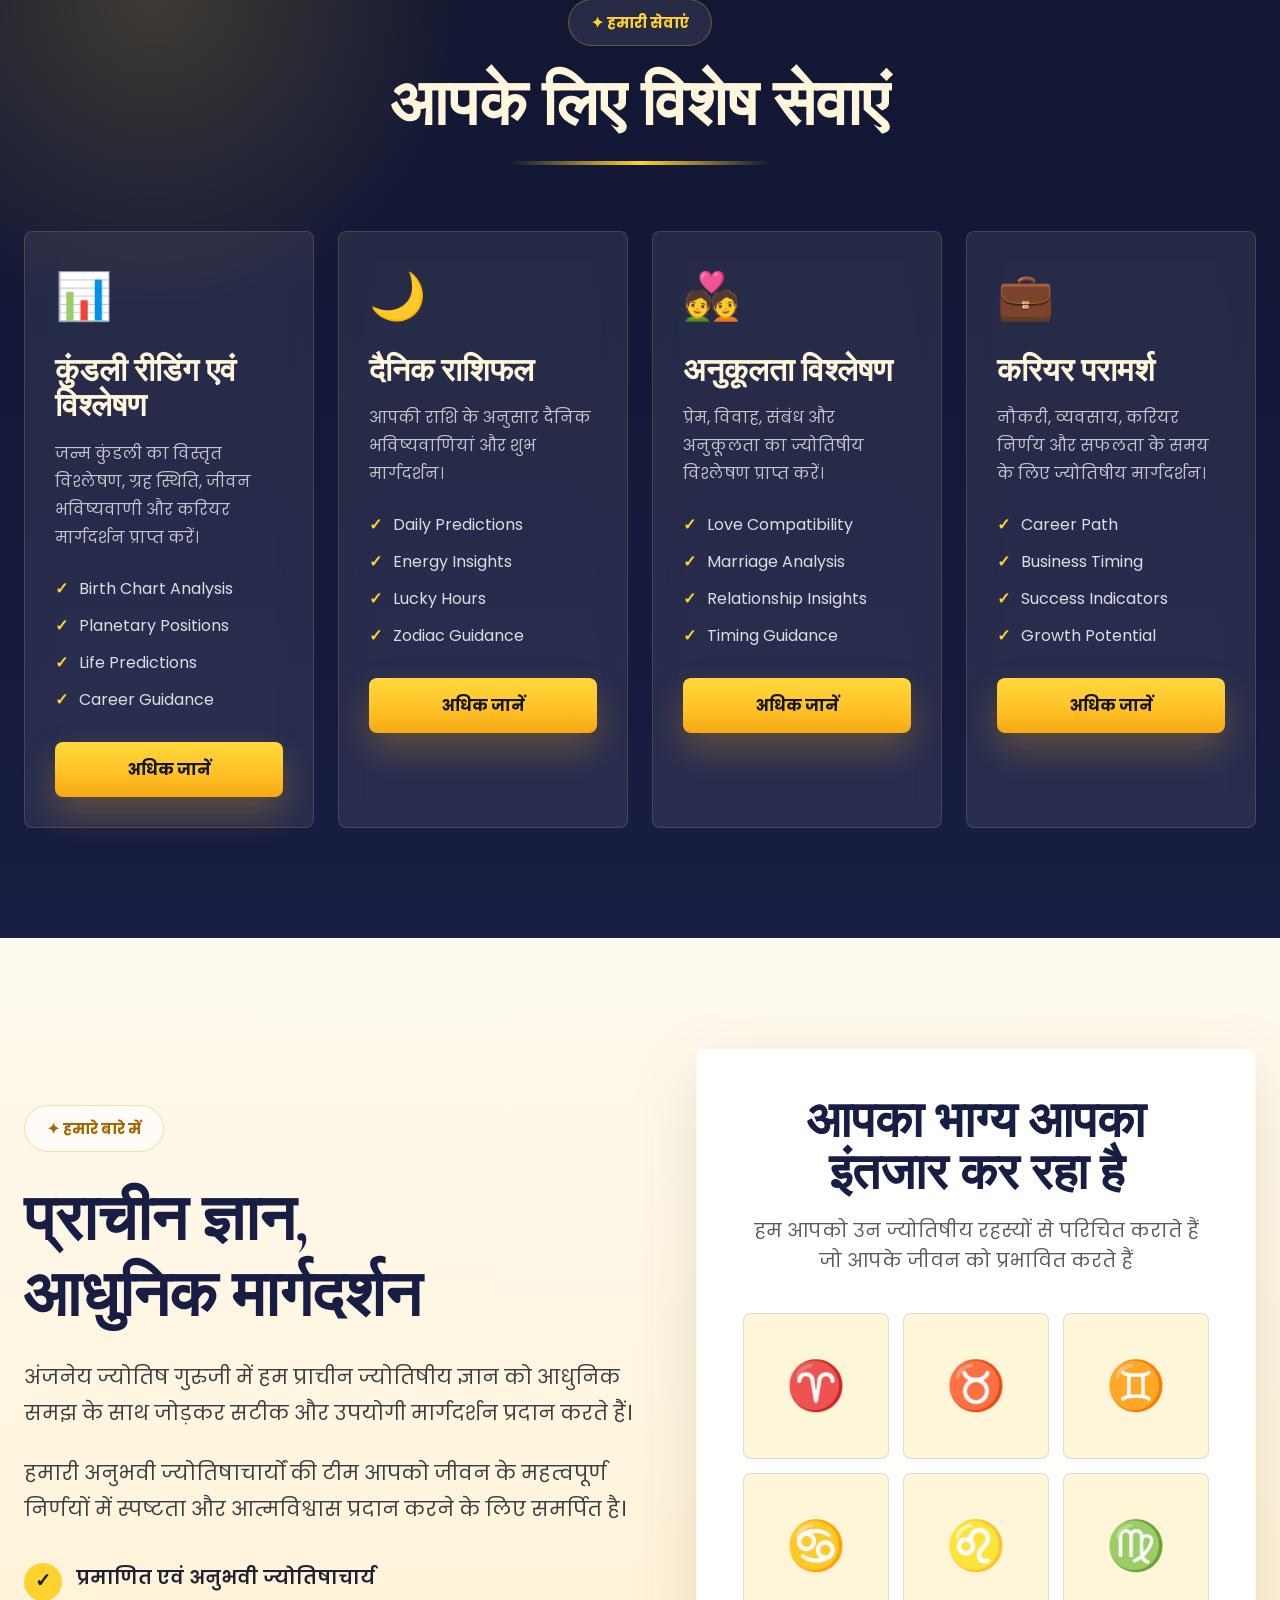
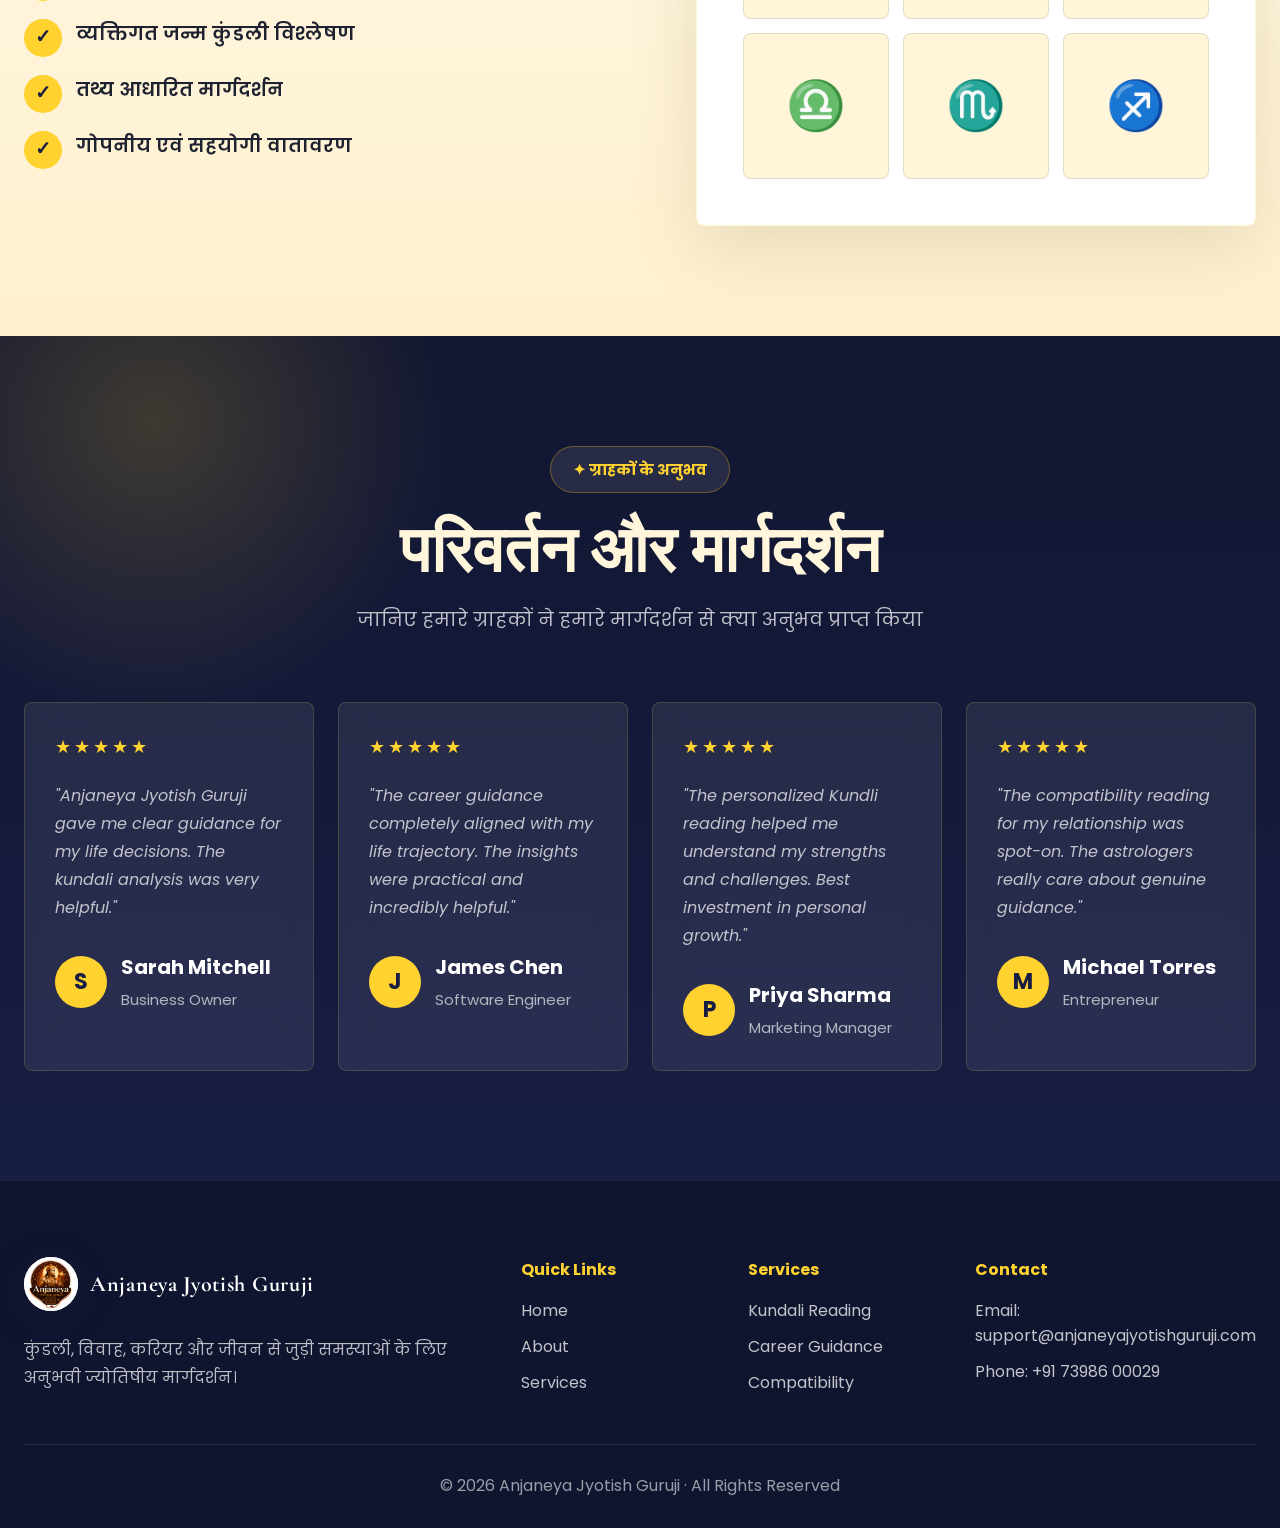
==== commit 6bea15d4: "Update index.html" ====
--- a/index.html
+++ b/index.html
@@ -75,7 +75,7 @@
       <div class="stats-grid">
         <div class="stat-card"><h3>500+</h3><p data-translate="satisfiedClients">Satisfied Clients</p></div>
         <div class="stat-card"><h3>15+</h3><p data-translate="yearsExperience">Years Experience</p></div>
-        <div class="stat-card"><h3>50+</h3><p data-translate="expertAstrologers">Expert Astrologers</p></div>
+        <div class="stat-card"><h3>5+</h3><p data-translate="expertAstrologers">Expert Astrologers</p></div>
         <div class="stat-card"><h3>1000+</h3><p data-translate="readingsCompleted">Readings Completed</p></div>
       </div>
     </div>
@@ -170,10 +170,12 @@
       <input type="email" placeholder="Your Email" id="userEmail" autocomplete="email" />
       <select id="serviceSelect">
         <option value="">Select Consultation</option>
-        <option value="Kundali Reading & Analysis" data-price="2500" data-link="https://payments.cashfree.com/links?code=kajj9j5o1u2g_AAAAAAAT4Lc">Kundali Reading & Analysis - ₹2500</option>
-        <option value="Daily Horoscope" data-price="99" data-link="https://payments.cashfree.com/links?code=Jajj9qthesd0_AAAAAAAT4Lc">Daily Horoscope - ₹99</option>
-        <option value="Compatibility Analysis" data-price="299" data-link="https://payments.cashfree.com/links?code=cajja29inu2g_AAAAAAAT4Lc">Compatibility Analysis - ₹299</option>
-        <option value="Career Counseling" data-price="499" data-link="https://payments.cashfree.com/links?code=Aajjadjnnu2g_AAAAAAAT4Lc">Career Counseling - ₹499</option>
+        <option value="Kundali Reading & Analysis" data-price="2500" data-link="https://payments.cashfree.com/links?code=iajo7edkhgeg_AAAAAAAT4Lc">Kundali Reading & Analysis - ₹2500</option>
+        <option value="Daily Horoscope" data-price="99" data-link="https://payments.cashfree.com/links?code=Tajo8ntctgeg_AAAAAAAT4Lc">Daily Horoscope - ₹99</option>
+        <option value="Compatibility Analysis" data-price="299" data-link="https://payments.cashfree.com/links?code=sajo969srgeg_AAAAAAAT4Lc">Compatibility Analysis - ₹299</option>
+        <option value="Career Counseling" data-price="499" data-link="https://payments.cashfree.com/links?code=Vajo9f99gor0_AAAAAAAT4Lc">Career Counseling - ₹499</option>
+        <option value="Testing" data-price="5" data-link="https://payments.cashfree.com/links?code=Vajoagh90or0_AAAAAAAT4Lc">Career Counseling - ₹5</option>
+
       </select>
       <input type="date" id="bookingDate" />
       <select id="bookingTime"><option value="">Select Time</option><option>10:00 AM</option><option>11:00 AM</option><option>1:00 PM</option><option>3:00 PM</option><option>5:00 PM</option></select>
